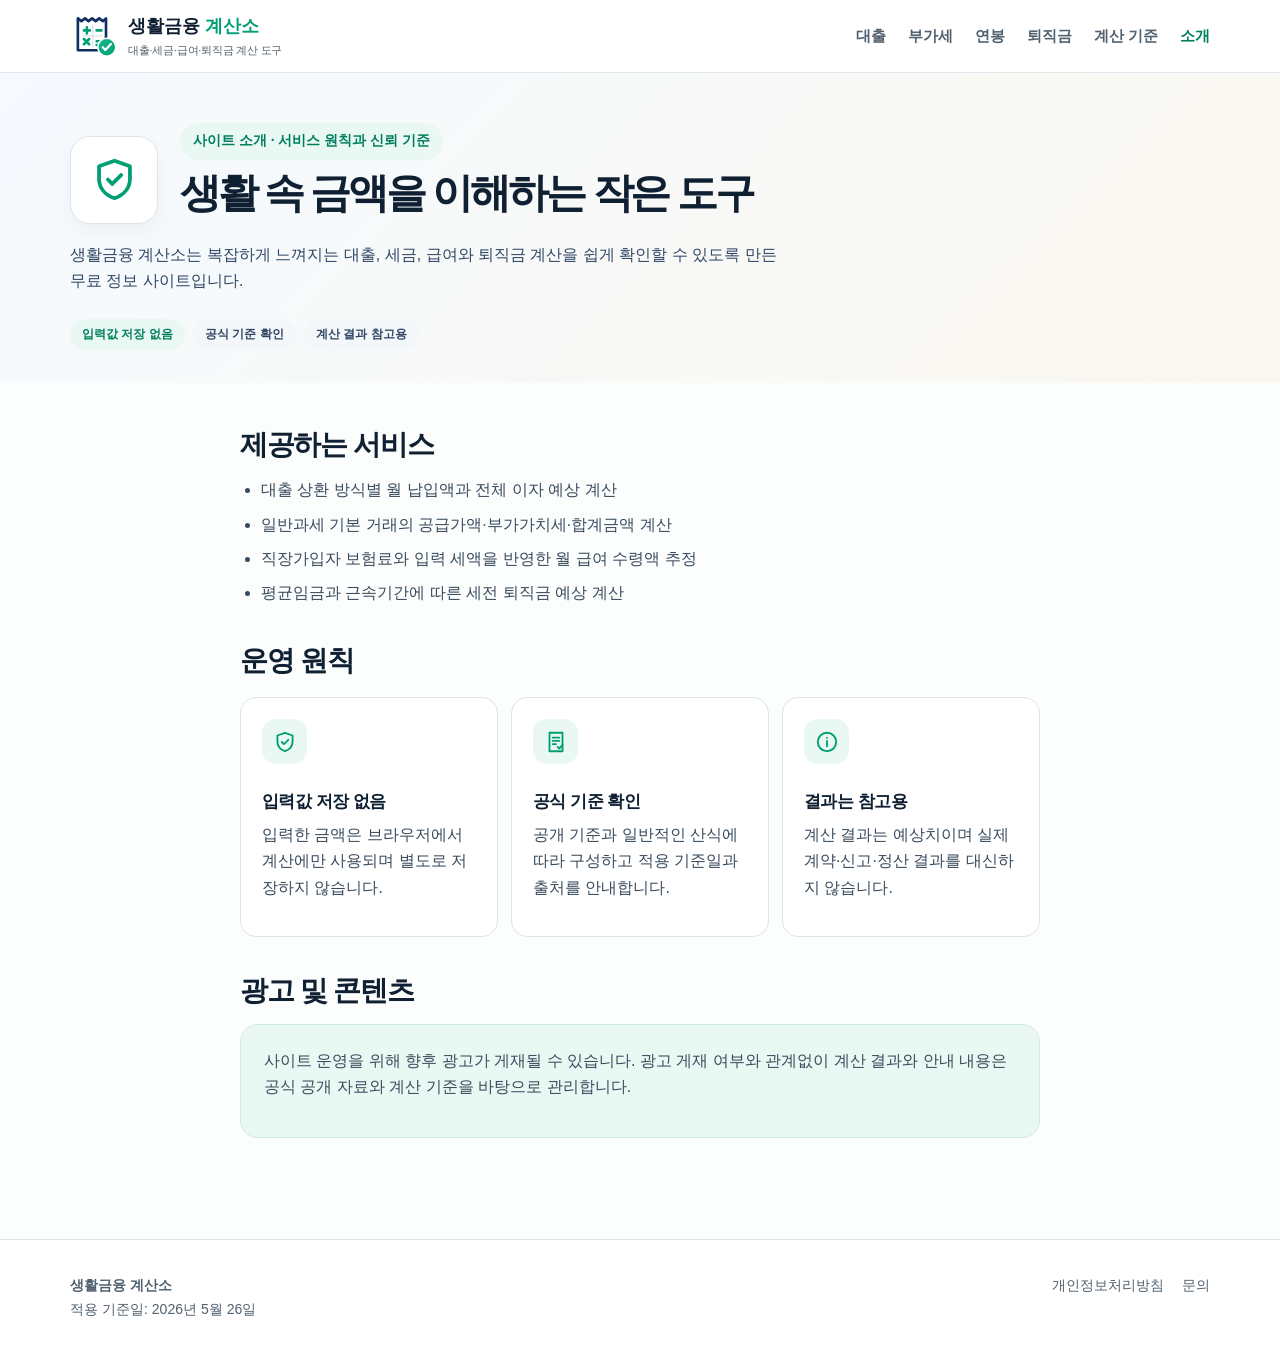
==== about.html @ 1a205501 "Publish living finance calculator site" ====
<!doctype html>
<html lang="ko">
<head>
  <meta charset="utf-8">
  <meta name="viewport" content="width=device-width, initial-scale=1">
  <title>사이트 소개 | 생활금융 계산소</title>
  <meta name="description" content="생활금융 계산소가 제공하는 무료 계산기와 운영 원칙을 소개합니다.">
  <link rel="icon" type="image/svg+xml" href="assets/favicon.svg?v=2">
  <link rel="stylesheet" href="assets/styles.css?v=8">
</head>
<body>
  <header class="site-header">
    <nav class="nav container" aria-label="주요 메뉴">
      <a class="brand" href="index.html"><span class="brand-mark"><img src="assets/logo-mark.svg?v=2" alt=""></span><span class="brand-copy"><span class="brand-title">생활금융 <em>계산소</em></span><small>대출·세금·급여·퇴직금 계산 도구</small></span></a>
      <div class="nav-links">
        <a href="loan.html">대출</a><a href="vat.html">부가세</a><a href="salary.html">연봉</a><a href="severance.html">퇴직금</a><a href="guide.html">계산 기준</a><a href="about.html" aria-current="page">소개</a>
      </div>
    </nav>
  </header>
  <main>
    <section class="page-head compact">
      <div class="container">
        <div class="page-intro"><span class="page-icon"><svg class="icon-stroke"><use href="assets/icons.svg?v=2#shield"/></svg></span><div><span class="eyebrow">사이트 소개 · 서비스 원칙과 신뢰 기준</span><h1>생활 속 금액을 이해하는 작은 도구</h1></div></div>
        <p>생활금융 계산소는 복잡하게 느껴지는 대출, 세금, 급여와 퇴직금 계산을 쉽게 확인할 수 있도록 만든 무료 정보 사이트입니다.</p>
        <div class="trust-pills"><span class="trust-pill">입력값 저장 없음</span><span class="trust-pill soft">공식 기준 확인</span><span class="trust-pill soft">계산 결과 참고용</span></div>
      </div>
    </section>
    <article class="container info-content">
      <section>
        <h2>제공하는 서비스</h2>
        <ul class="clean-list">
          <li>대출 상환 방식별 월 납입액과 전체 이자 예상 계산</li>
          <li>일반과세 기본 거래의 공급가액·부가가치세·합계금액 계산</li>
          <li>직장가입자 보험료와 입력 세액을 반영한 월 급여 수령액 추정</li>
          <li>평균임금과 근속기간에 따른 세전 퇴직금 예상 계산</li>
        </ul>
      </section>
      <section>
        <h2>운영 원칙</h2>
        <div class="principle-grid">
          <div class="principle-card"><span class="feature-icon"><svg class="icon-stroke"><use href="assets/icons.svg?v=2#shield"/></svg></span><h3>입력값 저장 없음</h3><p>입력한 금액은 브라우저에서 계산에만 사용되며 별도로 저장하지 않습니다.</p></div>
          <div class="principle-card"><span class="feature-icon"><svg class="icon-stroke"><use href="assets/icons.svg?v=2#guide"/></svg></span><h3>공식 기준 확인</h3><p>공개 기준과 일반적인 산식에 따라 구성하고 적용 기준일과 출처를 안내합니다.</p></div>
          <div class="principle-card"><span class="feature-icon"><svg class="icon-stroke"><use href="assets/icons.svg?v=2#info"/></svg></span><h3>결과는 참고용</h3><p>계산 결과는 예상치이며 실제 계약·신고·정산 결과를 대신하지 않습니다.</p></div>
        </div>
      </section>
      <section>
        <h2>광고 및 콘텐츠</h2>
        <div class="highlight-card"><p>사이트 운영을 위해 향후 광고가 게재될 수 있습니다. 광고 게재 여부와 관계없이 계산 결과와 안내 내용은 공식 공개 자료와 계산 기준을 바탕으로 관리합니다.</p></div>
      </section>
    </article>
  </main>
  <footer class="site-footer"><div class="container footer-grid"><div><strong>생활금융 계산소</strong><br>적용 기준일: 2026년 5월 26일</div><div class="footer-links"><a href="privacy.html">개인정보처리방침</a><a href="contact.html">문의</a></div></div></footer>
</body>
</html>
---- assets/styles.css ----
:root {
  --navy: #102033;
  --navy-soft: #304765;
  --mint: #009e73;
  --mint-dark: #007d5d;
  --blue: #e9f4ff;
  --mint-bg: #e9f8f2;
  --sand: #fbf8f1;
  --white: #ffffff;
  --line: #dce5ec;
  --text: #1b2634;
  --muted: #52616f;
  --danger: #a33a42;
  --shadow: 0 16px 38px rgba(20, 34, 56, 0.08);
  font-family: Pretendard, "Noto Sans KR", "Malgun Gothic", Arial, sans-serif;
}

* {
  box-sizing: border-box;
}

html {
  scroll-behavior: smooth;
}

body {
  margin: 0;
  color: var(--text);
  background: #fcfdfd;
  line-height: 1.65;
}

a {
  color: inherit;
  text-decoration: none;
}

a.text-link {
  color: var(--mint-dark);
  font-weight: 700;
  text-decoration: underline;
  text-underline-offset: 3px;
}

.container {
  width: min(1140px, calc(100% - 40px));
  margin: 0 auto;
}

.site-header {
  position: sticky;
  top: 0;
  z-index: 20;
  border-bottom: 1px solid rgba(221, 228, 234, 0.9);
  background: rgba(255, 255, 255, 0.94);
  backdrop-filter: blur(12px);
}

.nav {
  min-height: 72px;
  display: flex;
  align-items: center;
  justify-content: space-between;
  gap: 24px;
}

.calculator-page .nav.container,
.calculator-page .page-head .container,
.calculator-page .below-calc {
  width: min(1080px, calc(100% - 40px));
}

.brand {
  display: flex;
  align-items: center;
  gap: 10px;
  color: var(--navy);
  font-size: 1.12rem;
  font-weight: 800;
  white-space: nowrap;
}

.brand-mark {
  width: 48px;
  height: 48px;
  display: block;
  flex: none;
}

.brand-mark img {
  display: block;
  width: 100%;
  height: 100%;
}

.brand-copy {
  display: grid;
  gap: 1px;
}

.brand-title {
  color: var(--navy);
}

.brand-title em {
  color: var(--mint);
  font-style: normal;
}

.brand-copy small {
  color: var(--muted);
  font-size: 0.68rem;
  font-weight: 500;
  letter-spacing: -0.02em;
}

.nav-links {
  display: flex;
  align-items: center;
  gap: 22px;
  color: var(--muted);
  font-size: 0.94rem;
  font-weight: 600;
}

.nav-links a:hover,
.nav-links a[aria-current="page"] {
  color: var(--mint-dark);
}

.hero {
  padding: 70px 0 56px;
  background:
    radial-gradient(circle at 85% 12%, #ddf7ed 0, transparent 33%),
    linear-gradient(125deg, #f8fbff 0%, #fffdf8 100%);
}

.hero-grid {
  display: grid;
  grid-template-columns: minmax(320px, 1fr) 410px;
  gap: 48px;
  align-items: center;
}

.eyebrow {
  display: inline-flex;
  align-items: center;
  gap: 7px;
  margin-bottom: 16px;
  padding: 7px 13px;
  border-radius: 100px;
  background: var(--mint-bg);
  color: var(--mint-dark);
  font-size: 0.86rem;
  font-weight: 700;
}

h1,
h2,
h3 {
  margin-top: 0;
  color: var(--navy);
  line-height: 1.3;
}

h1 {
  margin-bottom: 18px;
  font-size: clamp(2.25rem, 4.4vw, 3.4rem);
  letter-spacing: -0.075em;
}

h2 {
  margin-bottom: 14px;
  font-size: clamp(1.42rem, 2.2vw, 1.85rem);
  letter-spacing: -0.045em;
}

h3 {
  margin-bottom: 9px;
  font-size: 1.08rem;
  letter-spacing: -0.03em;
}

p {
  margin: 0 0 14px;
}

.lead {
  max-width: 570px;
  margin-bottom: 27px;
  color: var(--navy-soft);
  font-size: 1.06rem;
}

.button-row {
  display: flex;
  flex-wrap: wrap;
  gap: 10px;
}

.btn {
  display: inline-flex;
  justify-content: center;
  align-items: center;
  min-height: 48px;
  padding: 0 22px;
  border: 1px solid transparent;
  border-radius: 13px;
  background: var(--mint);
  color: #fff;
  font-weight: 700;
  cursor: pointer;
  transition: 0.18s ease;
}

.btn:hover {
  transform: translateY(-1px);
  background: var(--mint-dark);
}

.btn-secondary {
  border-color: var(--line);
  background: white;
  color: var(--navy);
}

.btn-secondary:hover {
  background: #f4f7f8;
}

.hero-preview {
  overflow: hidden;
  border: 1px solid #e9edf0;
  border-radius: 24px;
  background: white;
  box-shadow: var(--shadow);
}

.trust-pills {
  display: flex;
  flex-wrap: wrap;
  gap: 8px;
  margin-top: 24px;
}

.trust-pill {
  display: inline-flex;
  align-items: center;
  min-height: 31px;
  padding: 0 12px;
  border-radius: 100px;
  background: var(--mint-bg);
  color: var(--mint-dark);
  font-size: 0.78rem;
  font-weight: 700;
}

.trust-pill.soft {
  background: #f3f7fa;
  color: var(--navy-soft);
}

.mini-stack {
  display: grid;
  gap: 10px;
  margin-top: 18px;
}

.mini-metric {
  display: flex;
  align-items: center;
  justify-content: space-between;
  gap: 12px;
  padding: 11px 13px;
  border-radius: 11px;
  background: #f6f9fb;
  color: var(--navy);
  font-size: 0.86rem;
  font-weight: 700;
}

.mini-metric i {
  display: block;
  flex: 1;
  width: auto;
  min-width: 34px;
  height: 7px;
  margin-right: auto;
  border-radius: 10px;
  background: #91c5ed;
}

.mini-metric.mint i {
  background: #67cbb1;
}

.mini-metric span,
.mini-metric b {
  white-space: nowrap;
}

.preview-top {
  padding: 22px 24px 14px;
  border-bottom: 1px solid #edf1f3;
  color: var(--muted);
  font-size: 0.84rem;
}

.preview-result {
  padding: 24px;
}

.preview-result strong {
  display: block;
  margin: 4px 0 18px;
  color: var(--mint-dark);
  font-size: 2.1rem;
  letter-spacing: -0.05em;
}

.preview-bars {
  display: grid;
  gap: 11px;
}

.bar {
  height: 12px;
  border-radius: 12px;
  background: #e9eff4;
}

.bar.mint {
  width: 71%;
  background: #16b78d;
}

.bar.blue {
  width: 48%;
  background: #9bc9ef;
}

.section {
  padding: 58px 0;
}

.section[id],
.info-content section[id] {
  scroll-margin-top: 88px;
}

.section.alt {
  background: var(--sand);
}

.section-head {
  max-width: 650px;
  margin-bottom: 30px;
}

.section-head p {
  color: var(--muted);
}

.tool-grid {
  display: grid;
  grid-template-columns: repeat(4, 1fr);
  gap: 16px;
}

.tool-card,
.article-card {
  border: 1px solid var(--line);
  border-radius: 18px;
  background: white;
  padding: 24px;
  transition: transform 0.18s, box-shadow 0.18s;
}

.tool-card:hover {
  transform: translateY(-3px);
  box-shadow: var(--shadow);
}

.tool-card .tag {
  display: inline-block;
  margin-bottom: 16px;
  padding: 4px 9px;
  border-radius: 7px;
  background: var(--blue);
  color: #2870ad;
  font-size: 0.76rem;
  font-weight: 700;
}

.tool-icon,
.page-icon,
.feature-icon {
  display: inline-grid;
  place-items: center;
  color: var(--mint);
  background: var(--mint-bg);
  border-radius: 14px;
}

.tool-icon {
  width: 52px;
  height: 52px;
  margin-bottom: 18px;
}

.tool-icon svg {
  width: 29px;
  height: 29px;
  display: block;
}

.tool-card:nth-child(2) .tool-icon {
  color: #2278c4;
  background: #ebf5ff;
}

.tool-card:nth-child(3) .tool-icon {
  color: #e97829;
  background: #fff1e6;
}

.tool-card:nth-child(4) .tool-icon {
  color: #7044ce;
  background: #f1eaff;
}

.icon-stroke {
  fill: none;
  stroke: currentColor;
  stroke-width: 1.7;
  stroke-linecap: round;
  stroke-linejoin: round;
}

.tool-card p {
  color: var(--muted);
  font-size: 0.93rem;
}

.tool-card .arrow {
  color: var(--mint-dark);
  font-weight: 700;
}

.feature-grid,
.article-grid {
  display: grid;
  grid-template-columns: repeat(3, 1fr);
  gap: 18px;
}

.feature {
  padding: 23px;
  border-radius: 16px;
  background: white;
}

.feature-icon {
  width: 45px;
  height: 45px;
  margin-bottom: 14px;
}

.feature-icon svg {
  width: 26px;
  height: 26px;
  display: block;
}

.feature p,
.article-card p {
  color: var(--muted);
  font-size: 0.94rem;
}

.page-head {
  padding: 50px 0 33px;
  background: linear-gradient(135deg, #f5faff, #fbf8f0);
}

.page-intro {
  display: flex;
  align-items: flex-end;
  gap: 22px;
  margin-bottom: 18px;
}

.page-intro .eyebrow {
  margin-bottom: 7px;
}

.page-icon {
  flex: none;
  width: 88px;
  height: 88px;
  background: white;
  border: 1px solid var(--line);
  border-radius: 20px;
  box-shadow: 0 8px 20px rgba(16, 32, 51, 0.045);
}

.page-icon svg {
  width: 53px;
  height: 53px;
  display: block;
}

.page-head.compact h1 {
  margin-bottom: 4px;
}

.page-head h1 {
  font-size: clamp(2rem, 3.2vw, 2.65rem);
}

.page-head p {
  max-width: 710px;
  color: var(--navy-soft);
}

.calc-layout {
  display: grid;
  width: min(1080px, calc(100% - 40px));
  grid-template-columns: minmax(310px, 440px) minmax(300px, 1fr);
  gap: 24px;
  align-items: start;
  padding: 40px 0 54px;
}

.panel {
  border: 1px solid var(--line);
  border-radius: 20px;
  background: white;
  padding: 27px;
  box-shadow: 0 4px 20px rgba(20, 34, 56, 0.035);
}

.panel + .panel {
  margin-top: 18px;
}

.panel-label {
  margin-bottom: 18px;
  color: var(--muted);
  font-size: 0.86rem;
  font-weight: 700;
}

.field {
  margin-bottom: 17px;
}

.field label,
.field-label {
  display: block;
  margin-bottom: 7px;
  color: var(--navy);
  font-size: 0.92rem;
  font-weight: 700;
}

.field small,
.hint {
  display: block;
  margin-top: 6px;
  color: var(--muted);
  font-size: 0.81rem;
}

input,
select {
  width: 100%;
  min-height: 48px;
  padding: 0 13px;
  border: 1px solid #cfd9e1;
  border-radius: 11px;
  background: white;
  color: var(--text);
  font: inherit;
}

input:focus,
select:focus {
  outline: 2px solid rgba(16, 163, 127, 0.22);
  border-color: var(--mint);
}

.input-suffix {
  position: relative;
}

.input-suffix input {
  padding-right: 40px;
}

.input-suffix span {
  position: absolute;
  top: 12px;
  right: 13px;
  color: var(--muted);
}

.choice-row {
  display: flex;
  flex-wrap: wrap;
  gap: 8px;
}

.choice-row label {
  cursor: pointer;
}

.choice-row input {
  position: absolute;
  opacity: 0;
  pointer-events: none;
}

.choice-row span {
  display: inline-flex;
  min-height: 43px;
  align-items: center;
  padding: 0 13px;
  border: 1px solid var(--line);
  border-radius: 10px;
  color: var(--muted);
  font-size: 0.88rem;
  font-weight: 700;
}

.choice-cards label {
  flex: 1;
  min-width: 113px;
}

.choice-cards span {
  min-height: 76px;
  padding: 12px 8px;
  justify-content: center;
  text-align: center;
}

.choice-row input:checked + span {
  border-color: var(--mint);
  background: var(--mint-bg);
  color: var(--mint-dark);
}

.result-box {
  margin-bottom: 16px;
  padding: 22px;
  border-radius: 15px;
  background: var(--navy);
  color: white;
}

.result-box .caption {
  color: #bcc8d7;
  font-size: 0.86rem;
}

.big-result {
  margin-top: 4px;
  font-size: clamp(1.8rem, 4vw, 2.35rem);
  font-weight: 800;
  letter-spacing: -0.05em;
}

.results {
  display: grid;
  grid-template-columns: repeat(2, 1fr);
  gap: 9px;
}

.result-tile {
  min-height: 92px;
  padding: 14px;
  border-radius: 12px;
  background: #f5f8fa;
}

.result-tile span {
  display: block;
  color: var(--muted);
  font-size: 0.8rem;
}

.result-tile strong {
  display: block;
  margin-top: 6px;
  color: var(--navy);
  font-size: 1.18rem;
}

.notice {
  margin-top: 18px;
  padding: 15px 16px;
  border-radius: 12px;
  background: #fff3e5;
  color: #704f26;
  font-size: 0.84rem;
}

.notice.warning {
  background: #fff3e5;
  color: #704f26;
}

.analysis-box,
.formula-box,
.flow-box {
  margin-top: 18px;
  padding: 17px 18px;
  border-radius: 14px;
  background: #f6f9fb;
}

.analysis-box h3,
.formula-box h3,
.flow-box h3 {
  margin-bottom: 6px;
  font-size: 0.96rem;
}

.analysis-box p,
.formula-box p,
.flow-box p {
  margin: 0;
  color: var(--muted);
  font-size: 0.87rem;
}

.formula-box {
  background: var(--mint-bg);
}

.criteria-panel {
  border-color: #cceade;
  background: var(--mint-bg);
  box-shadow: none;
}

.salary-result-panel .flow-box {
  padding: 14px 16px;
  background: #f8fafb;
}

.salary-result-panel .analysis-box {
  padding: 14px 16px;
  background: #f7fafc;
}

.salary-result-panel .flow-box h3,
.salary-result-panel .analysis-box h3 {
  font-size: 0.92rem;
}

.salary-result-panel .flow-box p,
.salary-result-panel .analysis-box p {
  font-size: 0.84rem;
}

.salary-result-panel .progress-group {
  margin-top: 16px;
  padding-top: 15px;
}

.salary-result-panel .progress-bar {
  height: 10px;
}

.salary-result-panel .step-flow span {
  padding: 9px 7px;
  font-size: 0.76rem;
}

.salary-summary {
  display: grid;
  gap: 8px;
  margin-top: 12px;
}

.salary-summary p {
  display: flex;
  justify-content: space-between;
  gap: 14px;
  padding: 8px 10px;
  border-radius: 9px;
  background: white;
}

.salary-summary strong {
  color: var(--navy);
  font-size: 0.82rem;
}

.salary-summary span {
  color: var(--muted);
  font-size: 0.8rem;
  font-weight: 700;
  text-align: right;
}

.formula-line {
  display: flex;
  align-items: center;
  justify-content: center;
  gap: 11px;
  margin-top: 12px;
  color: var(--navy);
  font-weight: 800;
}

.formula-line span {
  padding: 10px 12px;
  border-radius: 10px;
  background: white;
}

.progress-group {
  margin-top: 20px;
  padding-top: 18px;
  border-top: 1px solid var(--line);
}

.progress-head {
  display: flex;
  justify-content: space-between;
  gap: 12px;
  margin-bottom: 10px;
  color: var(--navy);
  font-size: 0.91rem;
  font-weight: 700;
}

.progress-bar {
  display: flex;
  overflow: hidden;
  height: 14px;
  border-radius: 999px;
  background: #e9eff4;
}

.progress-bar span {
  display: block;
  height: 100%;
}

.progress-bar .principal {
  background: #3fb38b;
}

.progress-bar .interest,
.progress-bar .deduction {
  background: #3886dd;
}

.progress-legend {
  display: flex;
  justify-content: space-between;
  gap: 10px;
  margin-top: 9px;
  color: var(--muted);
  font-size: 0.82rem;
}

.step-flow {
  display: grid;
  grid-template-columns: repeat(4, 1fr);
  gap: 8px;
  margin-top: 12px;
}

.step-flow span {
  position: relative;
  padding: 11px 8px;
  border-radius: 10px;
  background: white;
  color: var(--navy-soft);
  font-size: 0.78rem;
  font-weight: 700;
  text-align: center;
}

.status-badge {
  display: inline-flex;
  align-items: center;
  padding: 7px 12px;
  border-radius: 999px;
  background: var(--mint-bg);
  color: var(--mint-dark);
  font-size: 0.83rem;
  font-weight: 700;
}

.status-badge.ineligible {
  background: #fff3e5;
  color: #8a5b1f;
}

.below-calc {
  padding: 0 0 62px;
}

.faq-section {
  margin-top: 22px;
}

.faq-grid {
  display: grid;
  grid-template-columns: repeat(3, 1fr);
  gap: 12px;
}

.faq-card {
  padding: 19px;
  border: 1px solid var(--line);
  border-radius: 16px;
  background: white;
}

.faq-card h3 {
  font-size: 0.98rem;
}

.faq-card p {
  margin: 0;
  color: var(--muted);
  font-size: 0.88rem;
}

.source-card {
  padding: 16px 18px;
  border: 1px solid #cceade;
  border-radius: 13px;
  background: var(--mint-bg);
}

.source-card p {
  margin-bottom: 6px;
}

.principle-grid {
  display: grid;
  grid-template-columns: repeat(3, 1fr);
  gap: 13px;
  margin: 18px 0;
}

.principle-card {
  padding: 21px;
  border: 1px solid var(--line);
  border-radius: 16px;
  background: white;
}

.principle-card h3 {
  margin-top: 12px;
}

.highlight-card {
  padding: 23px;
  border: 1px solid #cceade;
  border-radius: 18px;
  background: var(--mint-bg);
}

.info-content {
  max-width: 800px;
  padding: 44px 0 65px;
}

.info-content section {
  margin-bottom: 36px;
}

.info-content h2 .tool-icon {
  width: 39px;
  height: 39px;
  margin: 0 8px 0 0;
  vertical-align: middle;
}

.info-content h2 .tool-icon svg {
  width: 23px;
  height: 23px;
}

.info-content p,
.info-content li {
  color: #394b5d;
}

.clean-list {
  margin: 12px 0;
  padding-left: 21px;
}

.clean-list li {
  margin-bottom: 8px;
}

.table-wrap {
  overflow: auto;
  margin: 15px 0;
}

table {
  width: 100%;
  border-collapse: collapse;
  font-size: 0.92rem;
}

th,
td {
  padding: 12px 13px;
  border-bottom: 1px solid var(--line);
  text-align: left;
}

th {
  background: #f3f7f8;
  color: var(--navy);
}

.site-footer {
  padding: 34px 0;
  border-top: 1px solid var(--line);
  background: #fff;
  color: var(--muted);
  font-size: 0.88rem;
}

.footer-grid {
  display: flex;
  justify-content: space-between;
  gap: 24px;
}

.footer-links {
  display: flex;
  flex-wrap: wrap;
  gap: 18px;
}

@media (max-width: 920px) {
  .hero-grid,
  .calc-layout {
    grid-template-columns: 1fr;
  }

  .hero-preview {
    max-width: 480px;
    margin-top: 6px;
  }

  .calc-layout {
    gap: 18px;
    padding: 30px 0 46px;
  }

  .tool-grid {
    grid-template-columns: repeat(2, 1fr);
  }

  .feature-grid,
  .article-grid,
  .faq-grid,
  .principle-grid {
    grid-template-columns: 1fr;
  }

  .nav-links {
    display: none;
  }

  .brand-copy small {
    display: none;
  }

  .brand-mark {
    width: 44px;
    height: 44px;
  }
}

@media (max-width: 580px) {
  .container {
    width: min(100% - 28px, 1140px);
  }

  .calculator-page .nav.container,
  .calculator-page .page-head .container,
  .calculator-page .below-calc {
    width: min(100% - 28px, 1080px);
  }

  .hero,
  .section {
    padding: 42px 0;
  }

  .hero-grid {
    gap: 30px;
  }

  .calc-layout {
    width: min(100% - 28px, 1080px);
    gap: 14px;
    padding: 24px 0 38px;
  }

  .tool-grid,
  .results {
    grid-template-columns: 1fr;
  }

  .page-intro {
    align-items: flex-end;
    gap: 14px;
  }

  .page-icon {
    width: 64px;
    height: 64px;
    border-radius: 16px;
  }

  .page-icon svg {
    width: 38px;
    height: 38px;
  }

  .step-flow {
    grid-template-columns: repeat(2, 1fr);
  }

  .salary-summary p {
    display: grid;
    gap: 3px;
  }

  .salary-summary span {
    text-align: left;
  }

  .panel {
    padding: 20px;
  }

  .footer-grid {
    flex-direction: column;
  }
}
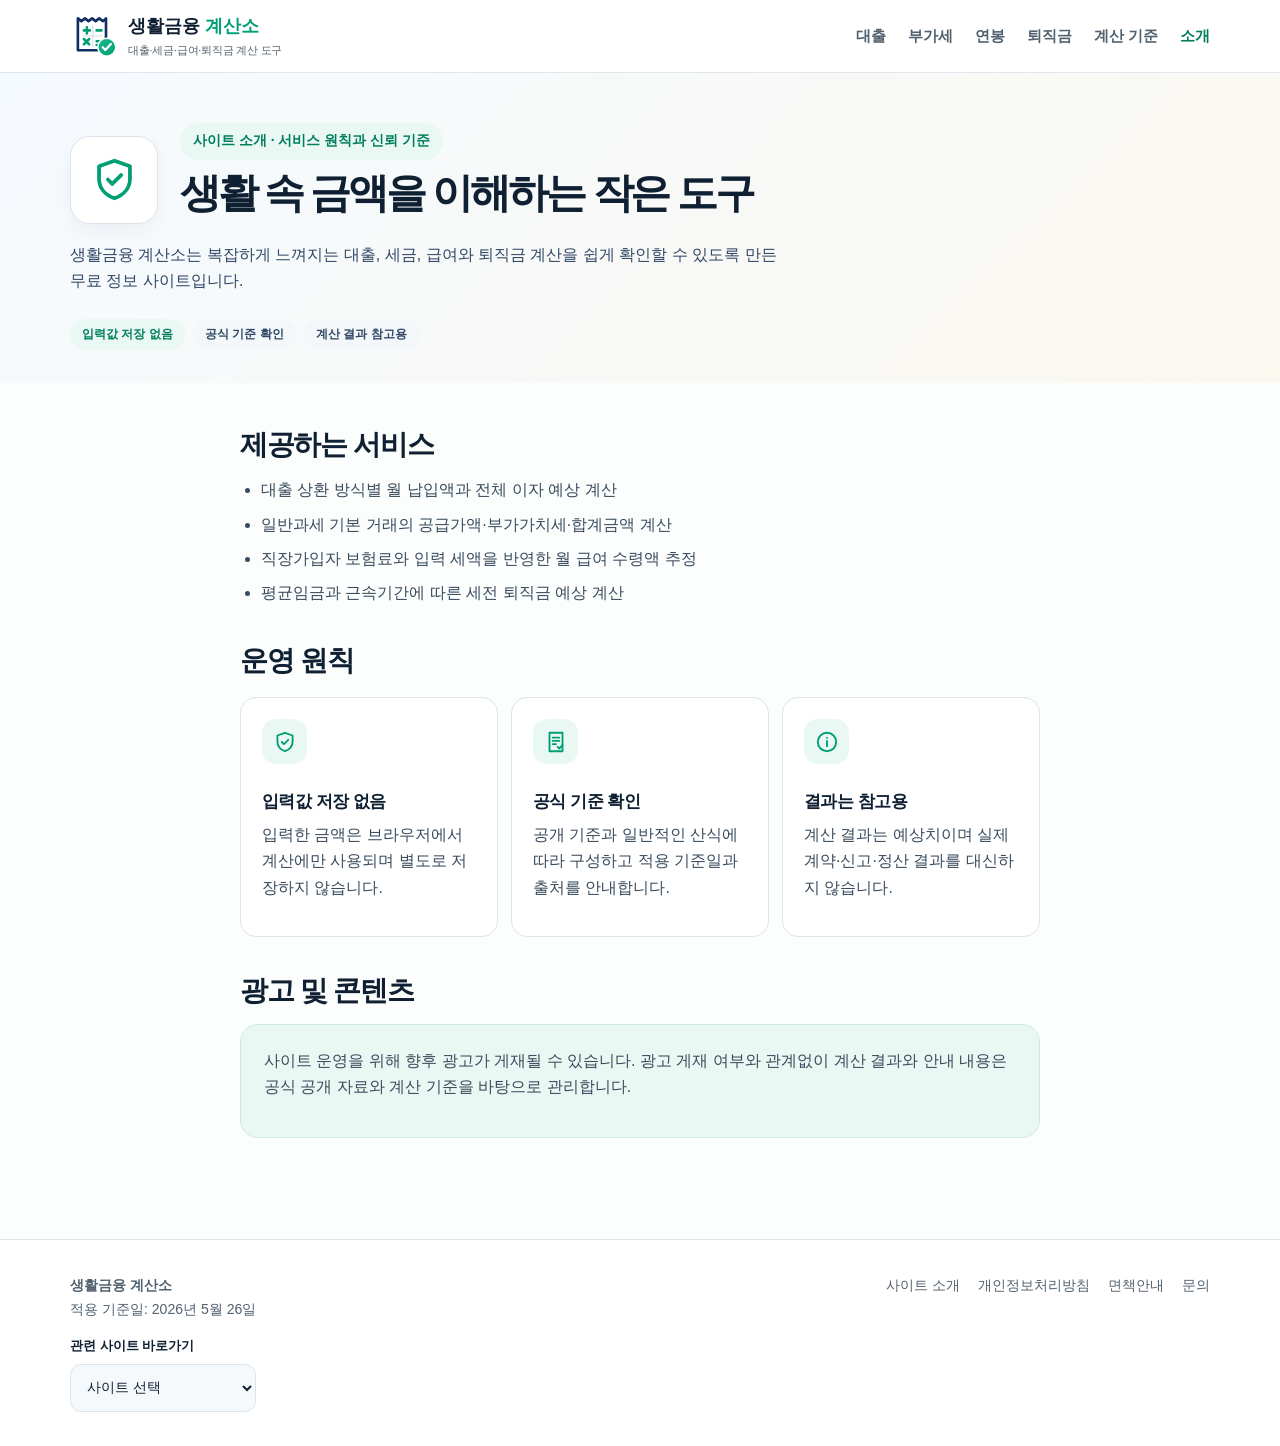
==== commit 38881817: "Add contact email and family site links" ====
--- a/about.html
+++ b/about.html
@@ -6,7 +6,7 @@
   <title>사이트 소개 | 생활금융 계산소</title>
   <meta name="description" content="생활금융 계산소가 제공하는 무료 계산기와 운영 원칙을 소개합니다.">
   <link rel="icon" type="image/svg+xml" href="assets/favicon.svg?v=2">
-  <link rel="stylesheet" href="assets/styles.css?v=8">
+  <link rel="stylesheet" href="assets/styles.css?v=9">
 </head>
 <body>
   <header class="site-header">
@@ -49,6 +49,7 @@
       </section>
     </article>
   </main>
-  <footer class="site-footer"><div class="container footer-grid"><div><strong>생활금융 계산소</strong><br>적용 기준일: 2026년 5월 26일</div><div class="footer-links"><a href="privacy.html">개인정보처리방침</a><a href="contact.html">문의</a></div></div></footer>
+  <footer class="site-footer"><div class="container footer-grid"><div class="footer-summary"><strong>생활금융 계산소</strong><br>적용 기준일: 2026년 5월 26일<div class="family-site-switcher"><label><span>관련 사이트 바로가기</span><select data-family-site-select aria-label="관련 사이트 바로가기"><option value="">사이트 선택</option><option value="https://tools.dailychecklab.com/file-tools/">파일계산소</option><option value="https://bodyindexlab.com/">BodyIndexLab</option><option value="https://money.dailychecklab.com/">생활금융 계산소</option><option value="https://tools.dailychecklab.com/">생활계산소</option></select></label></div></div><div class="footer-links"><a href="about.html">사이트 소개</a><a href="privacy.html">개인정보처리방침</a><a href="disclaimer.html">면책안내</a><a href="contact.html">문의</a></div></div></footer>
+  <script src="assets/app.js?v=4"></script>
 </body>
 </html>
--- a/assets/styles.css
+++ b/assets/styles.css
@@ -1042,6 +1042,37 @@
   gap: 24px;
 }
 
+.footer-summary {
+  max-width: 420px;
+}
+
+.family-site-switcher {
+  margin-top: 14px;
+}
+
+.family-site-switcher label {
+  display: grid;
+  gap: 7px;
+  max-width: 260px;
+}
+
+.family-site-switcher span {
+  color: var(--navy);
+  font-size: 0.82rem;
+  font-weight: 800;
+}
+
+.family-site-switcher select {
+  width: 100%;
+  border: 1px solid var(--line);
+  border-radius: 11px;
+  background: #f6f9fb;
+  color: var(--navy);
+  font: inherit;
+  font-size: 0.86rem;
+  padding: 10px 12px;
+}
+
 .footer-links {
   display: flex;
   flex-wrap: wrap;
@@ -1087,6 +1118,10 @@
     width: 44px;
     height: 44px;
   }
+
+  .footer-grid {
+    flex-direction: column;
+  }
 }
 
 @media (max-width: 580px) {
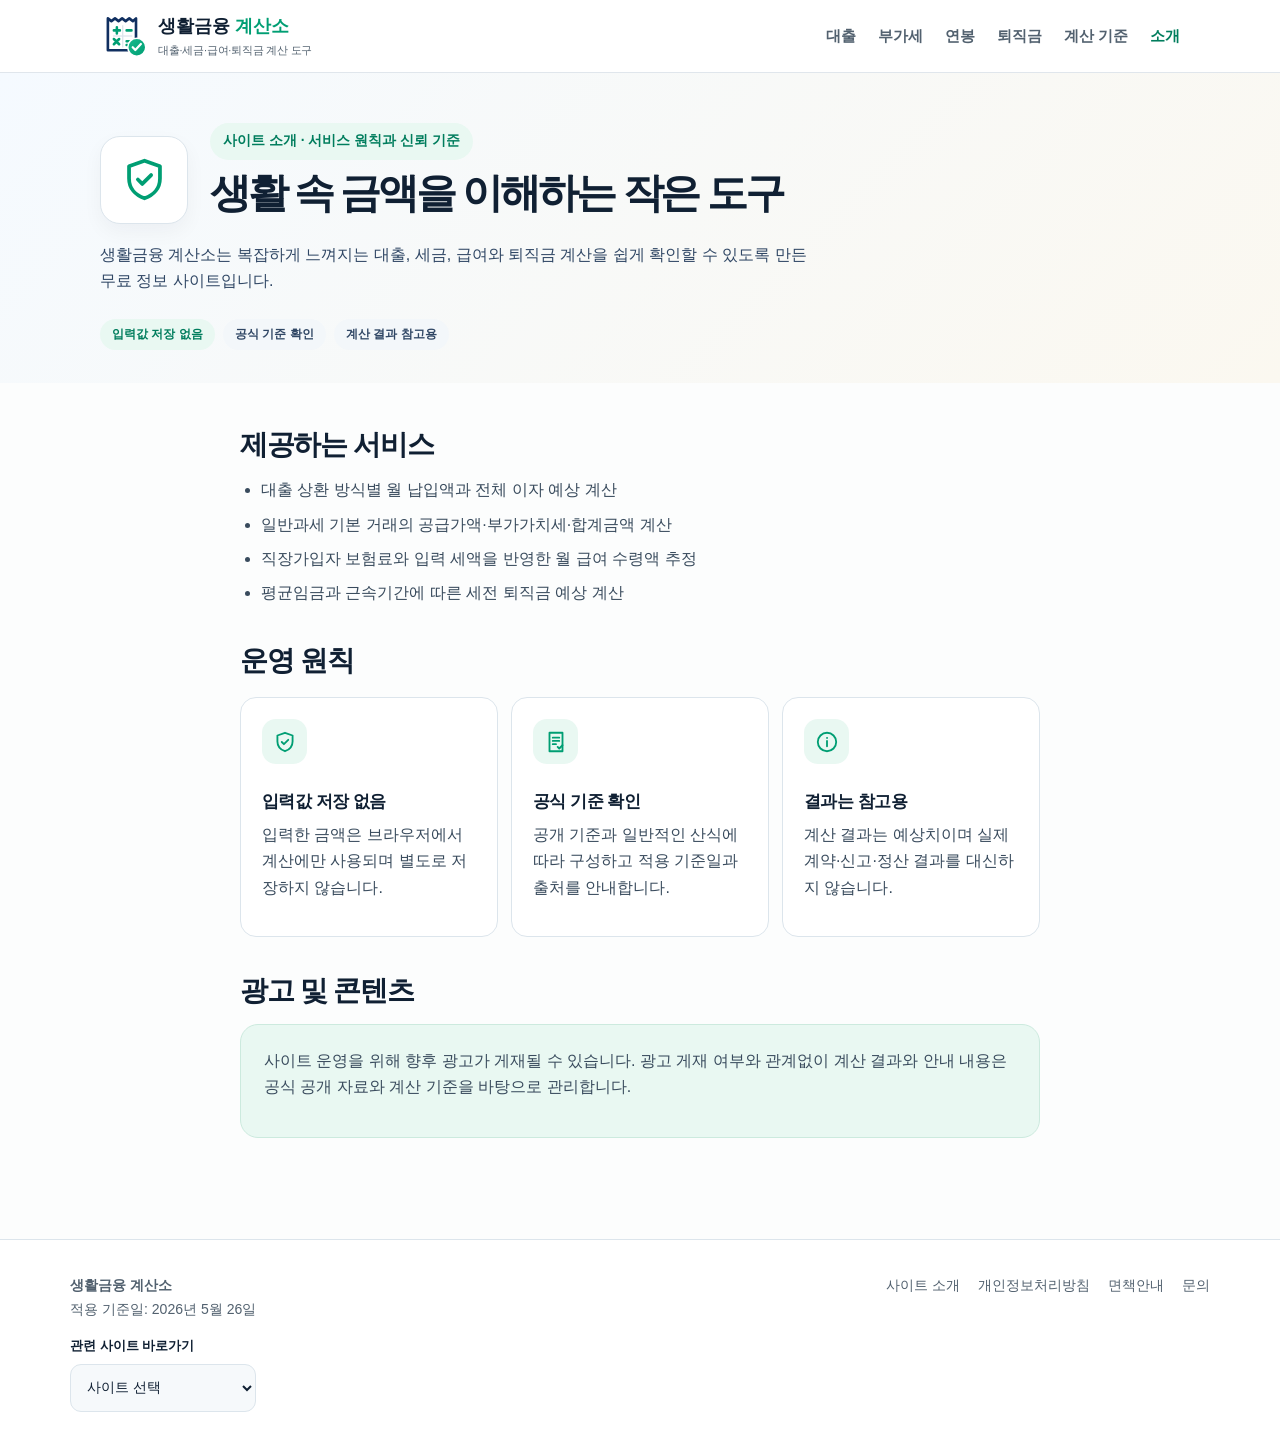
==== commit d5b226b4: "Align info page header width" ====
--- a/about.html
+++ b/about.html
@@ -6,9 +6,9 @@
   <title>사이트 소개 | 생활금융 계산소</title>
   <meta name="description" content="생활금융 계산소가 제공하는 무료 계산기와 운영 원칙을 소개합니다.">
   <link rel="icon" type="image/svg+xml" href="assets/favicon.svg?v=2">
-  <link rel="stylesheet" href="assets/styles.css?v=9">
+  <link rel="stylesheet" href="assets/styles.css?v=10">
 </head>
-<body>
+<body class="info-page">
   <header class="site-header">
     <nav class="nav container" aria-label="주요 메뉴">
       <a class="brand" href="index.html"><span class="brand-mark"><img src="assets/logo-mark.svg?v=2" alt=""></span><span class="brand-copy"><span class="brand-title">생활금융 <em>계산소</em></span><small>대출·세금·급여·퇴직금 계산 도구</small></span></a>
--- a/assets/styles.css
+++ b/assets/styles.css
@@ -70,6 +70,11 @@
   width: min(1080px, calc(100% - 40px));
 }
 
+.info-page .nav.container,
+.info-page .page-head .container {
+  width: min(1080px, calc(100% - 40px));
+}
+
 .brand {
   display: flex;
   align-items: center;
@@ -1135,6 +1140,11 @@
     width: min(100% - 28px, 1080px);
   }
 
+  .info-page .nav.container,
+  .info-page .page-head .container {
+    width: min(100% - 28px, 1080px);
+  }
+
   .hero,
   .section {
     padding: 42px 0;
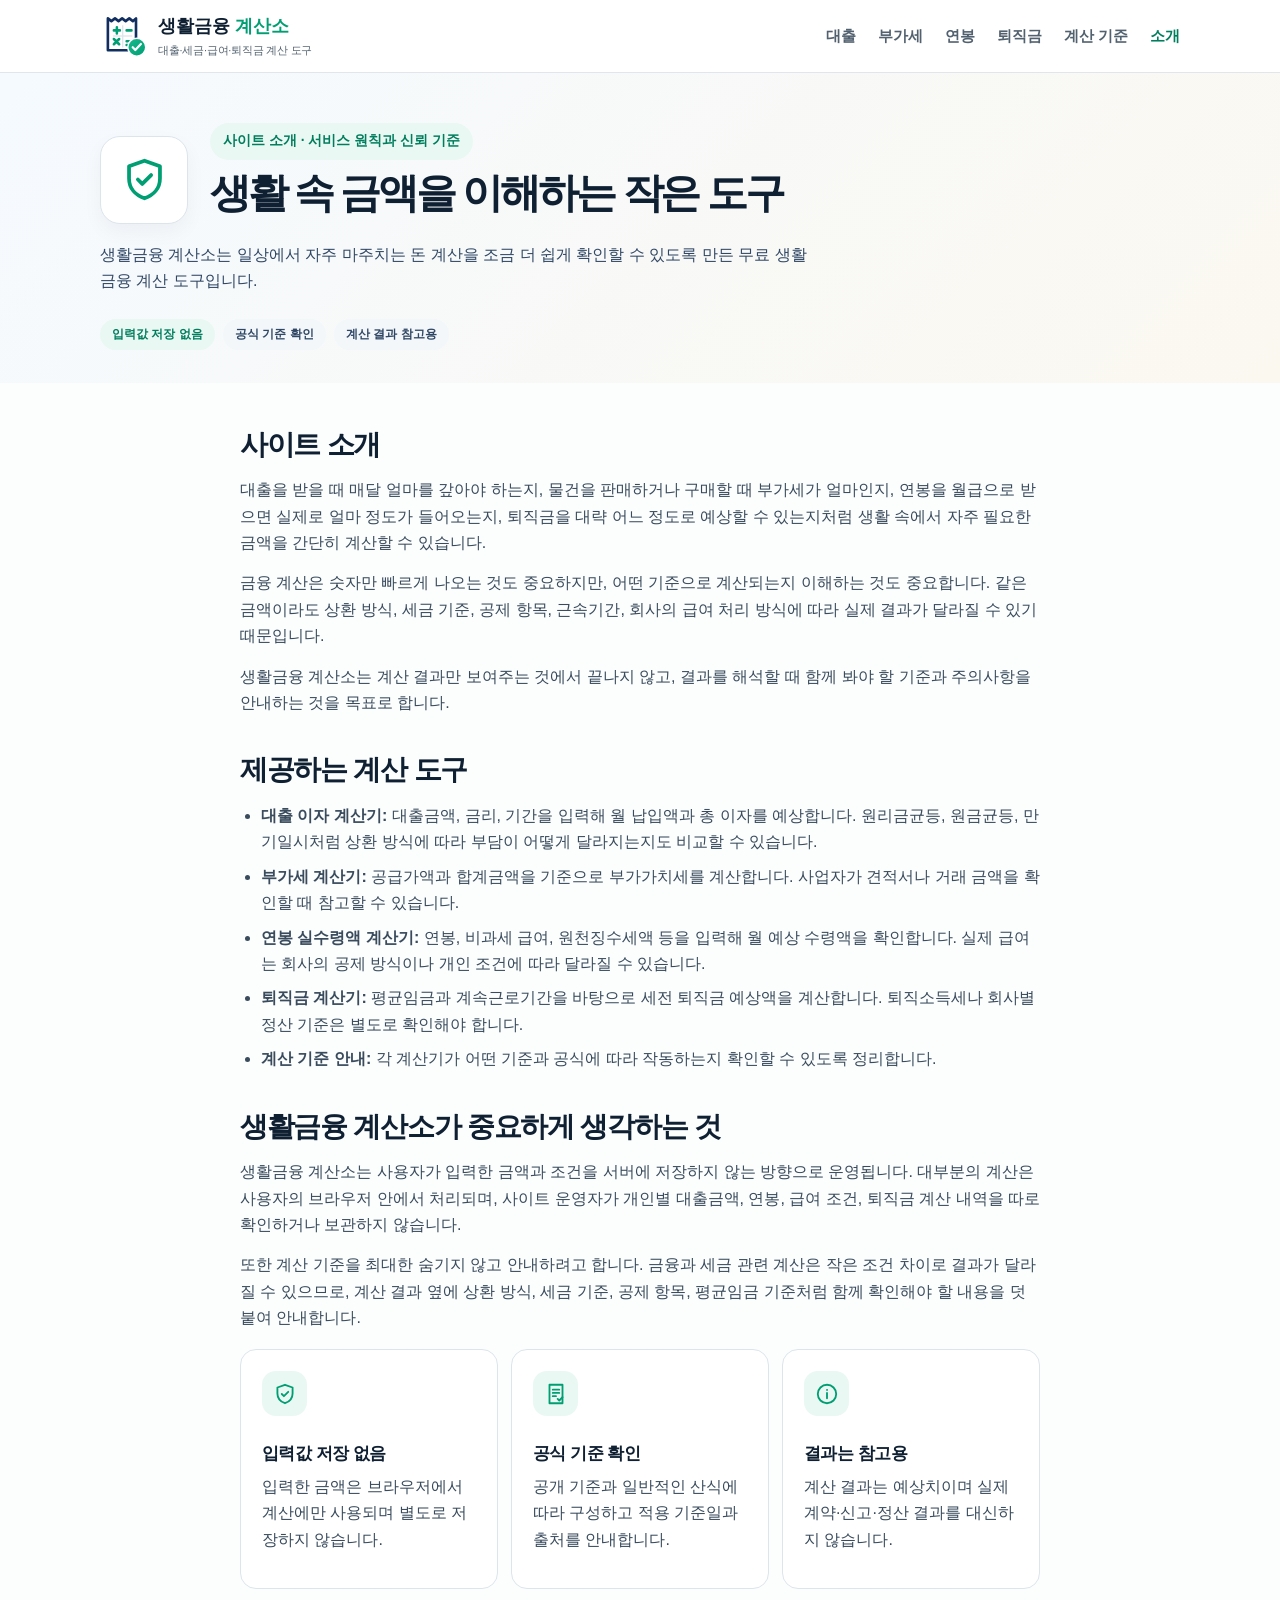
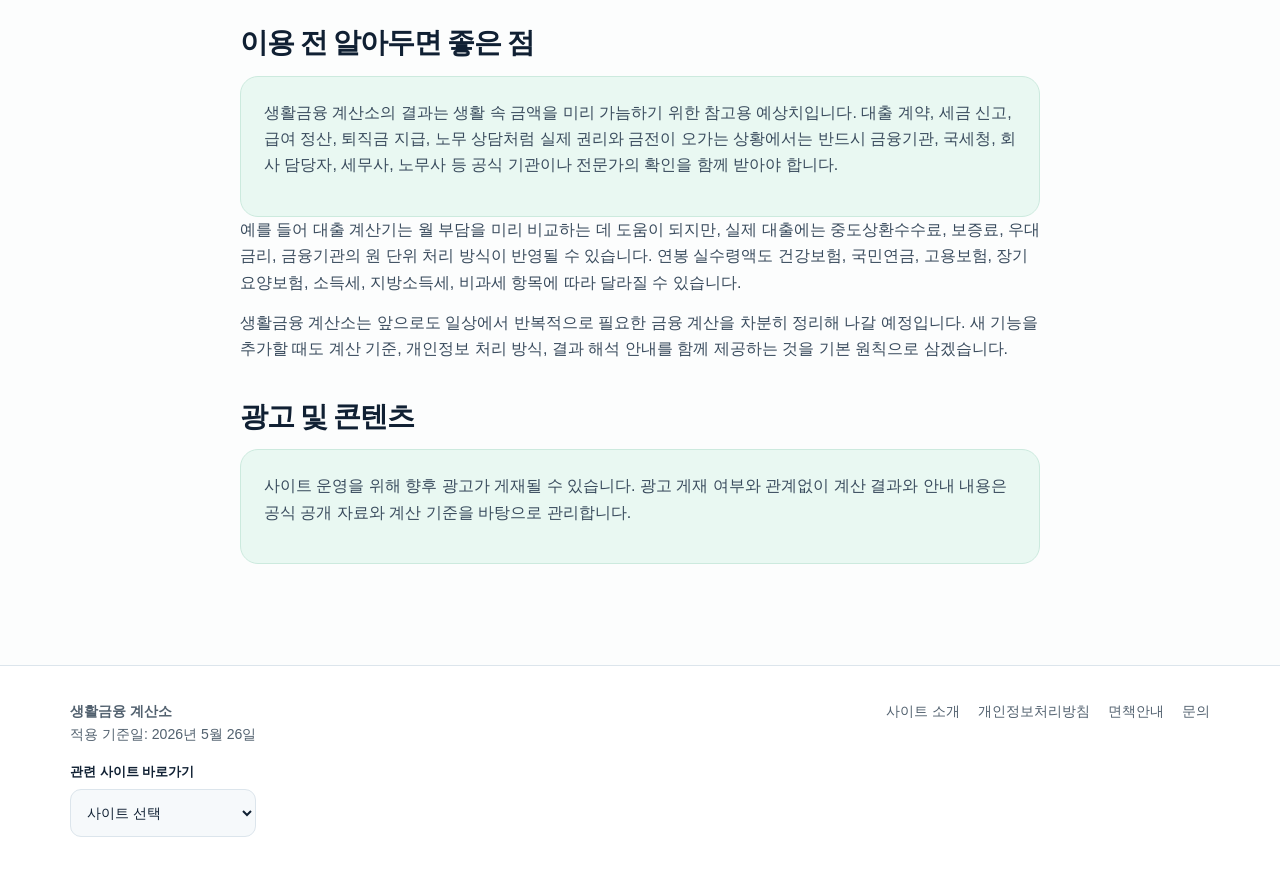
==== commit c00a11f7: "Expand about page trust guidance" ====
--- a/about.html
+++ b/about.html
@@ -4,7 +4,7 @@
   <meta charset="utf-8">
   <meta name="viewport" content="width=device-width, initial-scale=1">
   <title>사이트 소개 | 생활금융 계산소</title>
-  <meta name="description" content="생활금융 계산소가 제공하는 무료 계산기와 운영 원칙을 소개합니다.">
+  <meta name="description" content="생활금융 계산소가 제공하는 대출, 부가세, 연봉 실수령액, 퇴직금 계산 도구와 참고용 계산 결과의 이용 기준을 안내합니다.">
   <link rel="icon" type="image/svg+xml" href="assets/favicon.svg?v=2">
   <link rel="stylesheet" href="assets/styles.css?v=10">
 </head>
@@ -21,27 +21,44 @@
     <section class="page-head compact">
       <div class="container">
         <div class="page-intro"><span class="page-icon"><svg class="icon-stroke"><use href="assets/icons.svg?v=2#shield"/></svg></span><div><span class="eyebrow">사이트 소개 · 서비스 원칙과 신뢰 기준</span><h1>생활 속 금액을 이해하는 작은 도구</h1></div></div>
-        <p>생활금융 계산소는 복잡하게 느껴지는 대출, 세금, 급여와 퇴직금 계산을 쉽게 확인할 수 있도록 만든 무료 정보 사이트입니다.</p>
+        <p>생활금융 계산소는 일상에서 자주 마주치는 돈 계산을 조금 더 쉽게 확인할 수 있도록 만든 무료 생활금융 계산 도구입니다.</p>
         <div class="trust-pills"><span class="trust-pill">입력값 저장 없음</span><span class="trust-pill soft">공식 기준 확인</span><span class="trust-pill soft">계산 결과 참고용</span></div>
       </div>
     </section>
     <article class="container info-content">
       <section>
-        <h2>제공하는 서비스</h2>
+        <h2>사이트 소개</h2>
+        <p>대출을 받을 때 매달 얼마를 갚아야 하는지, 물건을 판매하거나 구매할 때 부가세가 얼마인지, 연봉을 월급으로 받으면 실제로 얼마 정도가 들어오는지, 퇴직금을 대략 어느 정도로 예상할 수 있는지처럼 생활 속에서 자주 필요한 금액을 간단히 계산할 수 있습니다.</p>
+        <p>금융 계산은 숫자만 빠르게 나오는 것도 중요하지만, 어떤 기준으로 계산되는지 이해하는 것도 중요합니다. 같은 금액이라도 상환 방식, 세금 기준, 공제 항목, 근속기간, 회사의 급여 처리 방식에 따라 실제 결과가 달라질 수 있기 때문입니다.</p>
+        <p>생활금융 계산소는 계산 결과만 보여주는 것에서 끝나지 않고, 결과를 해석할 때 함께 봐야 할 기준과 주의사항을 안내하는 것을 목표로 합니다.</p>
+      </section>
+      <section>
+        <h2>제공하는 계산 도구</h2>
         <ul class="clean-list">
-          <li>대출 상환 방식별 월 납입액과 전체 이자 예상 계산</li>
-          <li>일반과세 기본 거래의 공급가액·부가가치세·합계금액 계산</li>
-          <li>직장가입자 보험료와 입력 세액을 반영한 월 급여 수령액 추정</li>
-          <li>평균임금과 근속기간에 따른 세전 퇴직금 예상 계산</li>
+          <li><strong>대출 이자 계산기:</strong> 대출금액, 금리, 기간을 입력해 월 납입액과 총 이자를 예상합니다. 원리금균등, 원금균등, 만기일시처럼 상환 방식에 따라 부담이 어떻게 달라지는지도 비교할 수 있습니다.</li>
+          <li><strong>부가세 계산기:</strong> 공급가액과 합계금액을 기준으로 부가가치세를 계산합니다. 사업자가 견적서나 거래 금액을 확인할 때 참고할 수 있습니다.</li>
+          <li><strong>연봉 실수령액 계산기:</strong> 연봉, 비과세 급여, 원천징수세액 등을 입력해 월 예상 수령액을 확인합니다. 실제 급여는 회사의 공제 방식이나 개인 조건에 따라 달라질 수 있습니다.</li>
+          <li><strong>퇴직금 계산기:</strong> 평균임금과 계속근로기간을 바탕으로 세전 퇴직금 예상액을 계산합니다. 퇴직소득세나 회사별 정산 기준은 별도로 확인해야 합니다.</li>
+          <li><strong>계산 기준 안내:</strong> 각 계산기가 어떤 기준과 공식에 따라 작동하는지 확인할 수 있도록 정리합니다.</li>
         </ul>
       </section>
       <section>
-        <h2>운영 원칙</h2>
+        <h2>생활금융 계산소가 중요하게 생각하는 것</h2>
+        <p>생활금융 계산소는 사용자가 입력한 금액과 조건을 서버에 저장하지 않는 방향으로 운영됩니다. 대부분의 계산은 사용자의 브라우저 안에서 처리되며, 사이트 운영자가 개인별 대출금액, 연봉, 급여 조건, 퇴직금 계산 내역을 따로 확인하거나 보관하지 않습니다.</p>
+        <p>또한 계산 기준을 최대한 숨기지 않고 안내하려고 합니다. 금융과 세금 관련 계산은 작은 조건 차이로 결과가 달라질 수 있으므로, 계산 결과 옆에 상환 방식, 세금 기준, 공제 항목, 평균임금 기준처럼 함께 확인해야 할 내용을 덧붙여 안내합니다.</p>
         <div class="principle-grid">
           <div class="principle-card"><span class="feature-icon"><svg class="icon-stroke"><use href="assets/icons.svg?v=2#shield"/></svg></span><h3>입력값 저장 없음</h3><p>입력한 금액은 브라우저에서 계산에만 사용되며 별도로 저장하지 않습니다.</p></div>
           <div class="principle-card"><span class="feature-icon"><svg class="icon-stroke"><use href="assets/icons.svg?v=2#guide"/></svg></span><h3>공식 기준 확인</h3><p>공개 기준과 일반적인 산식에 따라 구성하고 적용 기준일과 출처를 안내합니다.</p></div>
           <div class="principle-card"><span class="feature-icon"><svg class="icon-stroke"><use href="assets/icons.svg?v=2#info"/></svg></span><h3>결과는 참고용</h3><p>계산 결과는 예상치이며 실제 계약·신고·정산 결과를 대신하지 않습니다.</p></div>
         </div>
+      </section>
+      <section>
+        <h2>이용 전 알아두면 좋은 점</h2>
+        <div class="highlight-card">
+          <p>생활금융 계산소의 결과는 생활 속 금액을 미리 가늠하기 위한 참고용 예상치입니다. 대출 계약, 세금 신고, 급여 정산, 퇴직금 지급, 노무 상담처럼 실제 권리와 금전이 오가는 상황에서는 반드시 금융기관, 국세청, 회사 담당자, 세무사, 노무사 등 공식 기관이나 전문가의 확인을 함께 받아야 합니다.</p>
+        </div>
+        <p>예를 들어 대출 계산기는 월 부담을 미리 비교하는 데 도움이 되지만, 실제 대출에는 중도상환수수료, 보증료, 우대금리, 금융기관의 원 단위 처리 방식이 반영될 수 있습니다. 연봉 실수령액도 건강보험, 국민연금, 고용보험, 장기요양보험, 소득세, 지방소득세, 비과세 항목에 따라 달라질 수 있습니다.</p>
+        <p>생활금융 계산소는 앞으로도 일상에서 반복적으로 필요한 금융 계산을 차분히 정리해 나갈 예정입니다. 새 기능을 추가할 때도 계산 기준, 개인정보 처리 방식, 결과 해석 안내를 함께 제공하는 것을 기본 원칙으로 삼겠습니다.</p>
       </section>
       <section>
         <h2>광고 및 콘텐츠</h2>
